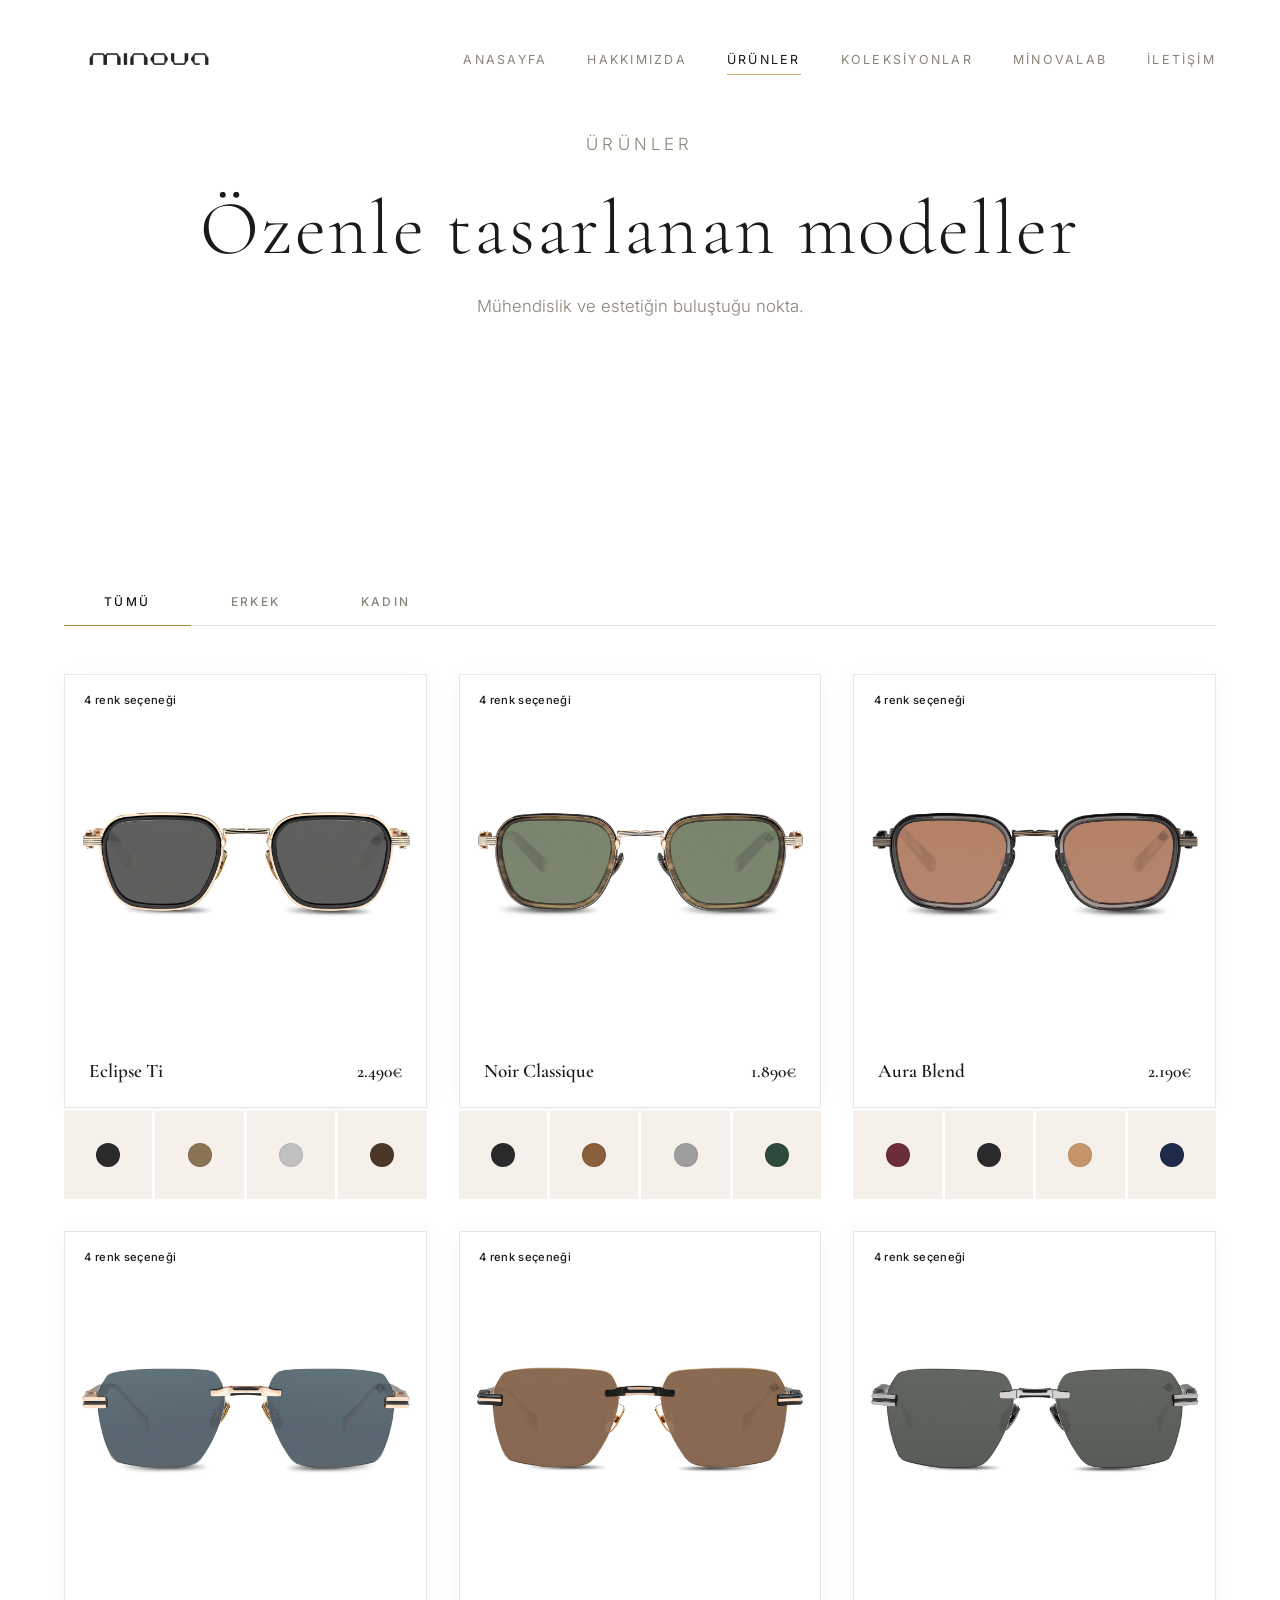
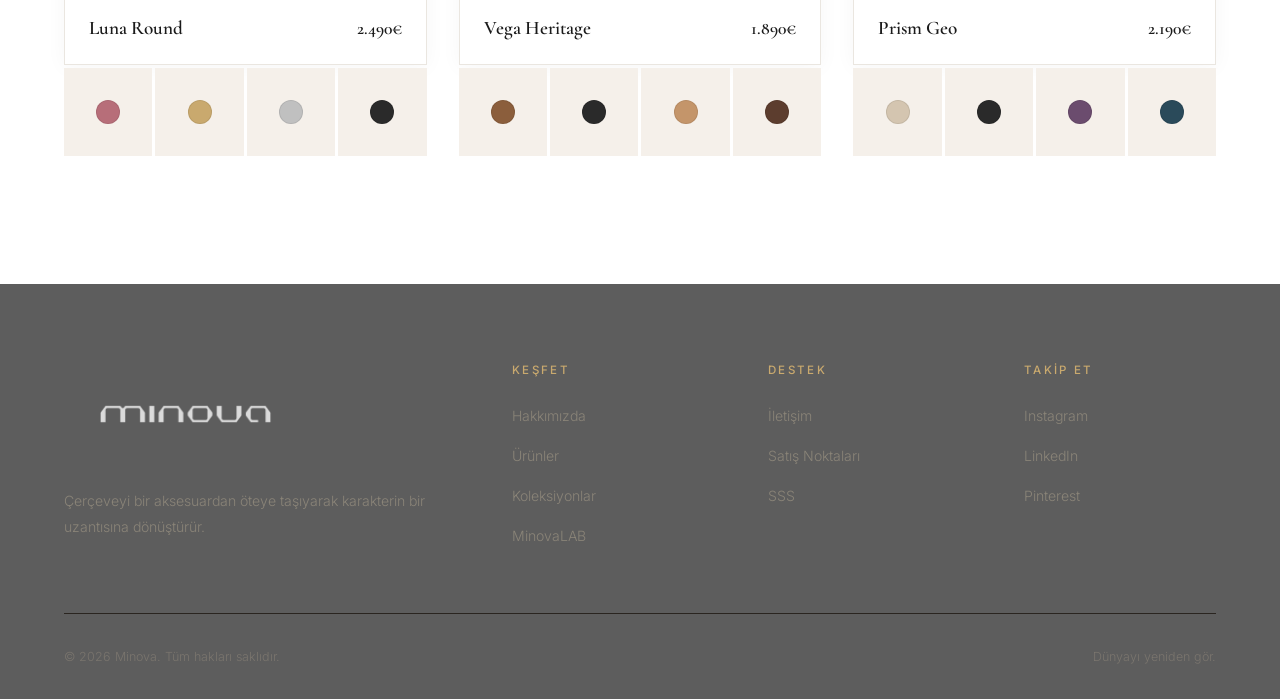
==== pages/urunler.html @ d0dbabe2 "Initial commit: Minova eyewear website" ====
<!DOCTYPE html>
<html lang="tr">
<head>
  <meta charset="UTF-8">
  <meta name="viewport" content="width=device-width, initial-scale=1.0">
  <title>Ürünler – MINOVA</title>
  <link rel="stylesheet" href="../css/style.css">
</head>
<body class="theme-light">

  <!-- Navigation -->
  <nav class="navbar">
    <a href="../index.html" class="navbar-brand"><img src="../assets/logo-white.png" alt="Minova" class="logo-light"><img src="../assets/logo.png" alt="Minova" class="logo-dark"></a>
    <ul class="nav-links">
      <li><a href="../index.html">Anasayfa</a></li>
      <li><a href="hakkimizda.html">Hakkımızda</a></li>
      <li><a href="urunler.html" class="active">Ürünler</a></li>
      <li><a href="koleksiyonlar.html">Koleksiyonlar</a></li>
      <li><a href="minovalab.html">MinovaLAB</a></li>
      <li><a href="iletisim.html">İletişim</a></li>
    </ul>
    <div class="menu-toggle">
      <span></span><span></span><span></span>
    </div>
  </nav>

  <!-- Page Header -->
  <section class="page-header">
    <div class="page-header-content">
      <p class="subtitle">Ürünler</p>
      <h1>Özenle tasarlanan modeller</h1>
      <p>Mühendislik ve estetiğin buluştuğu nokta.</p>
    </div>
  </section>

  <!-- Product Tabs -->
  <section class="section">
    <div class="container">
      <div class="tab-nav reveal">
        <button class="tab-btn active" data-tab="all">Tümü</button>
        <button class="tab-btn" data-tab="erkek">Erkek</button>
        <button class="tab-btn" data-tab="kadin">Kadın</button>
      </div>

      <!-- All Products -->
      <div class="tab-content active" id="all">
        <div class="grid-3">
          <a href="urun-eclipse-ti.html" class="product-card-link reveal reveal-delay-1">
            <div class="product-card">
              <div class="product-image">
                <span class="color-count">4 renk seçeneği</span>
                <img src="../assets/products/eclipse-ti.jpg" alt="Eclipse Ti">
              </div>
              <div class="product-info-row">
                <span class="product-name">Eclipse Ti</span>
                <span class="product-price-tag">2.490&euro;</span>
              </div>
            </div>
            <div class="product-color-variants">
              <div class="variant-thumb"><div class="variant-color" style="background:#2a2a2a"></div></div>
              <div class="variant-thumb"><div class="variant-color" style="background:#8B7355"></div></div>
              <div class="variant-thumb"><div class="variant-color" style="background:#C0C0C0"></div></div>
              <div class="variant-thumb"><div class="variant-color" style="background:#4a3728"></div></div>
            </div>
          </a>
          <a href="urun-noir-classique.html" class="product-card-link reveal reveal-delay-2">
            <div class="product-card">
              <div class="product-image">
                <span class="color-count">4 renk seçeneği</span>
                <img src="../assets/products/noir-classique.jpg" alt="Noir Classique">
              </div>
              <div class="product-info-row">
                <span class="product-name">Noir Classique</span>
                <span class="product-price-tag">1.890&euro;</span>
              </div>
            </div>
            <div class="product-color-variants">
              <div class="variant-thumb"><div class="variant-color" style="background:#2a2a2a"></div></div>
              <div class="variant-thumb"><div class="variant-color" style="background:#8B5E3C"></div></div>
              <div class="variant-thumb"><div class="variant-color" style="background:#9E9E9E"></div></div>
              <div class="variant-thumb"><div class="variant-color" style="background:#2E4A3A"></div></div>
            </div>
          </a>
          <a href="urun-aura-blend.html" class="product-card-link reveal reveal-delay-3">
            <div class="product-card">
              <div class="product-image">
                <span class="color-count">4 renk seçeneği</span>
                <img src="../assets/products/aura-blend.jpg" alt="Aura Blend">
              </div>
              <div class="product-info-row">
                <span class="product-name">Aura Blend</span>
                <span class="product-price-tag">2.190&euro;</span>
              </div>
            </div>
            <div class="product-color-variants">
              <div class="variant-thumb"><div class="variant-color" style="background:#6B2D3A"></div></div>
              <div class="variant-thumb"><div class="variant-color" style="background:#2a2a2a"></div></div>
              <div class="variant-thumb"><div class="variant-color" style="background:#C4956A"></div></div>
              <div class="variant-thumb"><div class="variant-color" style="background:#1E2A4A"></div></div>
            </div>
          </a>
          <a href="urun-luna-round.html" class="product-card-link reveal reveal-delay-1">
            <div class="product-card">
              <div class="product-image">
                <span class="color-count">4 renk seçeneği</span>
                <img src="../assets/products/luna-round.jpg" alt="Luna Round">
              </div>
              <div class="product-info-row">
                <span class="product-name">Luna Round</span>
                <span class="product-price-tag">2.490&euro;</span>
              </div>
            </div>
            <div class="product-color-variants">
              <div class="variant-thumb"><div class="variant-color" style="background:#B76E79"></div></div>
              <div class="variant-thumb"><div class="variant-color" style="background:#C9A96E"></div></div>
              <div class="variant-thumb"><div class="variant-color" style="background:#C0C0C0"></div></div>
              <div class="variant-thumb"><div class="variant-color" style="background:#2a2a2a"></div></div>
            </div>
          </a>
          <a href="urun-vega-heritage.html" class="product-card-link reveal reveal-delay-2">
            <div class="product-card">
              <div class="product-image">
                <span class="color-count">4 renk seçeneği</span>
                <img src="../assets/products/vega-heritage.jpg" alt="Vega Heritage">
              </div>
              <div class="product-info-row">
                <span class="product-name">Vega Heritage</span>
                <span class="product-price-tag">1.890&euro;</span>
              </div>
            </div>
            <div class="product-color-variants">
              <div class="variant-thumb"><div class="variant-color" style="background:#8B5E3C"></div></div>
              <div class="variant-thumb"><div class="variant-color" style="background:#2a2a2a"></div></div>
              <div class="variant-thumb"><div class="variant-color" style="background:#C4956A"></div></div>
              <div class="variant-thumb"><div class="variant-color" style="background:#5C3D2E"></div></div>
            </div>
          </a>
          <a href="urun-prism-geo.html" class="product-card-link reveal reveal-delay-3">
            <div class="product-card">
              <div class="product-image">
                <span class="color-count">4 renk seçeneği</span>
                <img src="../assets/products/prism-geo.jpg" alt="Prism Geo">
              </div>
              <div class="product-info-row">
                <span class="product-name">Prism Geo</span>
                <span class="product-price-tag">2.190&euro;</span>
              </div>
            </div>
            <div class="product-color-variants">
              <div class="variant-thumb"><div class="variant-color" style="background:#D4C5B0"></div></div>
              <div class="variant-thumb"><div class="variant-color" style="background:#2a2a2a"></div></div>
              <div class="variant-thumb"><div class="variant-color" style="background:#6B4C6E"></div></div>
              <div class="variant-thumb"><div class="variant-color" style="background:#2A4A5A"></div></div>
            </div>
          </a>
        </div>
      </div>

      <!-- Erkek Products -->
      <div class="tab-content" id="erkek">
        <div class="grid-3">
          <a href="urun-eclipse-ti.html" class="product-card-link">
            <div class="product-card">
              <div class="product-image">
                <span class="color-count">4 renk seçeneği</span>
                <img src="../assets/products/eclipse-ti.jpg" alt="Eclipse Ti">
              </div>
              <div class="product-info-row">
                <span class="product-name">Eclipse Ti</span>
                <span class="product-price-tag">2.490&euro;</span>
              </div>
            </div>
            <div class="product-color-variants">
              <div class="variant-thumb"><div class="variant-color" style="background:#2a2a2a"></div></div>
              <div class="variant-thumb"><div class="variant-color" style="background:#8B7355"></div></div>
              <div class="variant-thumb"><div class="variant-color" style="background:#C0C0C0"></div></div>
              <div class="variant-thumb"><div class="variant-color" style="background:#4a3728"></div></div>
            </div>
          </a>
          <a href="urun-noir-classique.html" class="product-card-link">
            <div class="product-card">
              <div class="product-image">
                <span class="color-count">4 renk seçeneği</span>
                <img src="../assets/products/noir-classique.jpg" alt="Noir Classique">
              </div>
              <div class="product-info-row">
                <span class="product-name">Noir Classique</span>
                <span class="product-price-tag">1.890&euro;</span>
              </div>
            </div>
            <div class="product-color-variants">
              <div class="variant-thumb"><div class="variant-color" style="background:#2a2a2a"></div></div>
              <div class="variant-thumb"><div class="variant-color" style="background:#8B5E3C"></div></div>
              <div class="variant-thumb"><div class="variant-color" style="background:#9E9E9E"></div></div>
              <div class="variant-thumb"><div class="variant-color" style="background:#2E4A3A"></div></div>
            </div>
          </a>
          <a href="urun-vega-heritage.html" class="product-card-link">
            <div class="product-card">
              <div class="product-image">
                <span class="color-count">4 renk seçeneği</span>
                <img src="../assets/products/vega-heritage.jpg" alt="Vega Heritage">
              </div>
              <div class="product-info-row">
                <span class="product-name">Vega Heritage</span>
                <span class="product-price-tag">1.890&euro;</span>
              </div>
            </div>
            <div class="product-color-variants">
              <div class="variant-thumb"><div class="variant-color" style="background:#8B5E3C"></div></div>
              <div class="variant-thumb"><div class="variant-color" style="background:#2a2a2a"></div></div>
              <div class="variant-thumb"><div class="variant-color" style="background:#C4956A"></div></div>
              <div class="variant-thumb"><div class="variant-color" style="background:#5C3D2E"></div></div>
            </div>
          </a>
        </div>
      </div>

      <!-- Kadın Products -->
      <div class="tab-content" id="kadin">
        <div class="grid-3">
          <a href="urun-aura-blend.html" class="product-card-link">
            <div class="product-card">
              <div class="product-image">
                <span class="color-count">4 renk seçeneği</span>
                <img src="../assets/products/aura-blend.jpg" alt="Aura Blend">
              </div>
              <div class="product-info-row">
                <span class="product-name">Aura Blend</span>
                <span class="product-price-tag">2.190&euro;</span>
              </div>
            </div>
            <div class="product-color-variants">
              <div class="variant-thumb"><div class="variant-color" style="background:#6B2D3A"></div></div>
              <div class="variant-thumb"><div class="variant-color" style="background:#2a2a2a"></div></div>
              <div class="variant-thumb"><div class="variant-color" style="background:#C4956A"></div></div>
              <div class="variant-thumb"><div class="variant-color" style="background:#1E2A4A"></div></div>
            </div>
          </a>
          <a href="urun-luna-round.html" class="product-card-link">
            <div class="product-card">
              <div class="product-image">
                <span class="color-count">4 renk seçeneği</span>
                <img src="../assets/products/luna-round.jpg" alt="Luna Round">
              </div>
              <div class="product-info-row">
                <span class="product-name">Luna Round</span>
                <span class="product-price-tag">2.490&euro;</span>
              </div>
            </div>
            <div class="product-color-variants">
              <div class="variant-thumb"><div class="variant-color" style="background:#B76E79"></div></div>
              <div class="variant-thumb"><div class="variant-color" style="background:#C9A96E"></div></div>
              <div class="variant-thumb"><div class="variant-color" style="background:#C0C0C0"></div></div>
              <div class="variant-thumb"><div class="variant-color" style="background:#2a2a2a"></div></div>
            </div>
          </a>
          <a href="urun-prism-geo.html" class="product-card-link">
            <div class="product-card">
              <div class="product-image">
                <span class="color-count">4 renk seçeneği</span>
                <img src="../assets/products/prism-geo.jpg" alt="Prism Geo">
              </div>
              <div class="product-info-row">
                <span class="product-name">Prism Geo</span>
                <span class="product-price-tag">2.190&euro;</span>
              </div>
            </div>
            <div class="product-color-variants">
              <div class="variant-thumb"><div class="variant-color" style="background:#D4C5B0"></div></div>
              <div class="variant-thumb"><div class="variant-color" style="background:#2a2a2a"></div></div>
              <div class="variant-thumb"><div class="variant-color" style="background:#6B4C6E"></div></div>
              <div class="variant-thumb"><div class="variant-color" style="background:#2A4A5A"></div></div>
            </div>
          </a>
        </div>
      </div>
    </div>
  </section>

  <!-- Footer -->
  <footer class="footer">
    <div class="footer-content">
      <div>
        <div class="footer-brand"><img src="../assets/logo-white.png" alt="Minova"></div>
        <p class="footer-desc">Çerçeveyi bir aksesuardan öteye taşıyarak karakterin bir uzantısına dönüştürür.</p>
      </div>
      <div class="footer-col">
        <h5>Keşfet</h5>
        <ul>
          <li><a href="hakkimizda.html">Hakkımızda</a></li>
          <li><a href="urunler.html">Ürünler</a></li>
          <li><a href="koleksiyonlar.html">Koleksiyonlar</a></li>
          <li><a href="minovalab.html">MinovaLAB</a></li>
        </ul>
      </div>
      <div class="footer-col">
        <h5>Destek</h5>
        <ul>
          <li><a href="iletisim.html">İletişim</a></li>
          <li><a href="#">Satış Noktaları</a></li>
          <li><a href="#">SSS</a></li>
        </ul>
      </div>
      <div class="footer-col">
        <h5>Takip Et</h5>
        <ul>
          <li><a href="#">Instagram</a></li>
          <li><a href="#">LinkedIn</a></li>
          <li><a href="#">Pinterest</a></li>
        </ul>
      </div>
    </div>
    <div class="footer-bottom">
      <span>&copy; 2026 Minova. Tüm hakları saklıdır.</span>
      <span>Dünyayı yeniden gör.</span>
    </div>
  </footer>

  <script src="../js/main.js"></script>
</body>
</html>
---- css/style.css ----
/* ==========================================
   MINOVA – Premium Optical Brand Website
   ========================================== */

@import url('https://fonts.googleapis.com/css2?family=Cormorant+Garamond:ital,wght@0,300;0,400;0,500;0,600;0,700;1,300;1,400&family=Inter:wght@300;400;500;600&display=swap');

/* --- CSS Variables --- */
:root {
  --color-bg: #5d5d5d;
  --color-bg-alt: #525252;
  --color-bg-card: #4a4a4a;
  --color-bg-elevated: #505050;
  --color-gold: #c9a96e;
  --color-gold-light: #e0c98f;
  --color-gold-dark: #a8883f;
  --color-text: #f5f0e8;
  --color-text-muted: #8a8478;
  --color-text-dim: #7a756e;
  --color-border: #2a2520;
  --color-border-light: #3a352f;
  --color-white: #ffffff;
  --color-cream: #f5f0e8;

  --font-display: 'Cormorant Garamond', Georgia, serif;
  --font-body: 'Inter', -apple-system, sans-serif;

  --transition-smooth: cubic-bezier(0.25, 0.1, 0.25, 1);
  --transition-spring: cubic-bezier(0.34, 1.56, 0.64, 1);
}

/* --- Reset & Base --- */
*, *::before, *::after {
  margin: 0;
  padding: 0;
  box-sizing: border-box;
}

html {
  scroll-behavior: smooth;
  font-size: 16px;
}

body {
  font-family: var(--font-body);
  background-color: var(--color-bg);
  color: var(--color-text);
  line-height: 1.7;
  font-weight: 300;
  overflow-x: hidden;
  -webkit-font-smoothing: antialiased;
  -moz-osx-font-smoothing: grayscale;
}

a {
  text-decoration: none;
  color: inherit;
  transition: color 0.3s var(--transition-smooth);
}

img {
  max-width: 100%;
  display: block;
}

/* --- Typography --- */
h1, h2, h3, h4, h5 {
  font-family: var(--font-display);
  font-weight: 300;
  line-height: 1.2;
  letter-spacing: 0.03em;
}

h1 { font-size: clamp(2.5rem, 6vw, 5rem); }
h2 { font-size: clamp(2rem, 4vw, 3.5rem); }
h3 { font-size: clamp(1.5rem, 3vw, 2rem); }
h4 { font-size: clamp(1.2rem, 2vw, 1.5rem); }

.text-gold { color: var(--color-gold); }
.text-muted { color: var(--color-text-muted); }

.subtitle {
  font-family: var(--font-body);
  font-size: 0.85rem;
  font-weight: 300;
  letter-spacing: 0.25em;
  text-transform: uppercase;
  color: var(--color-gold);
}

/* --- Navigation --- */
.navbar {
  position: fixed;
  top: 0;
  left: 0;
  right: 0;
  z-index: 1000;
  padding: 1.5rem 4rem;
  display: flex;
  align-items: center;
  justify-content: space-between;
  transition: all 0.5s var(--transition-smooth);
  background: transparent;
}

.navbar.scrolled {
  background: rgba(93, 93, 93, 0.95);
  backdrop-filter: blur(20px);
  -webkit-backdrop-filter: blur(20px);
  padding: 1rem 4rem;
  border-bottom: 1px solid var(--color-border);
}

.navbar-brand {
  display: flex;
  align-items: center;
}

.navbar-brand img {
  height: 70px;
  width: auto;
}

/* Dark pages: white logo */
.navbar-brand .logo-dark { display: none; }
.navbar-brand .logo-light { display: block; }

/* Footer logo */
.footer-brand img {
  height: 100px;
  width: auto;
  margin-bottom: 1.5rem;
}

.nav-links {
  display: flex;
  gap: 2.5rem;
  list-style: none;
  align-items: center;
}

.nav-links a {
  font-size: 0.78rem;
  font-weight: 400;
  letter-spacing: 0.18em;
  text-transform: uppercase;
  color: var(--color-text-muted);
  position: relative;
  padding: 0.5rem 0;
}

.nav-links a::after {
  content: '';
  position: absolute;
  bottom: 0;
  left: 0;
  width: 0;
  height: 1px;
  background: var(--color-gold);
  transition: width 0.4s var(--transition-smooth);
}

.nav-links a:hover,
.nav-links a.active {
  color: var(--color-cream);
}

.nav-links a:hover::after,
.nav-links a.active::after {
  width: 100%;
}

/* Mobile menu toggle */
.menu-toggle {
  display: none;
  flex-direction: column;
  gap: 6px;
  cursor: pointer;
  padding: 5px;
  z-index: 1001;
}

.menu-toggle span {
  display: block;
  width: 28px;
  height: 1.5px;
  background: var(--color-cream);
  transition: all 0.3s var(--transition-smooth);
}

.menu-toggle.active span:nth-child(1) {
  transform: rotate(45deg) translate(5px, 5px);
}
.menu-toggle.active span:nth-child(2) {
  opacity: 0;
}
.menu-toggle.active span:nth-child(3) {
  transform: rotate(-45deg) translate(5px, -5px);
}

/* --- Hero Video --- */
.hero-video .hero-video-bg {
  position: absolute;
  inset: 0;
  z-index: 0;
}

.hero-video .hero-video-bg video {
  width: 100%;
  height: 100%;
  object-fit: cover;
}

.hero-video .hero-video-overlay {
  position: absolute;
  inset: 0;
  background: rgba(0, 0, 0, 0.55);
  z-index: 1;
}

/* --- Hero Section --- */
.hero {
  height: 100vh;
  display: flex;
  align-items: center;
  justify-content: center;
  text-align: center;
  position: relative;
  overflow: hidden;
}

.hero::before {
  content: '';
  position: absolute;
  inset: 0;
  background: radial-gradient(ellipse at center, rgba(201, 169, 110, 0.06) 0%, transparent 70%);
  pointer-events: none;
}

.hero::after {
  content: '';
  position: absolute;
  bottom: 0;
  left: 0;
  right: 0;
  height: 200px;
  background: linear-gradient(to top, var(--color-bg), transparent);
  pointer-events: none;
}

.hero-content {
  max-width: 900px;
  padding: 0 2rem;
  position: relative;
  z-index: 1;
}

.hero-content .subtitle {
  margin-bottom: 2rem;
  opacity: 0;
  transform: translateY(20px);
  animation: fadeUp 1s 0.3s var(--transition-smooth) forwards;
}

.hero-content h1 {
  margin-bottom: 1.5rem;
  opacity: 0;
  transform: translateY(30px);
  animation: fadeUp 1s 0.5s var(--transition-smooth) forwards;
}

.hero-content h1 em {
  font-style: italic;
  color: var(--color-gold);
}

.hero-description {
  font-size: 1.05rem;
  font-weight: 300;
  color: var(--color-text-muted);
  max-width: 650px;
  margin: 0 auto;
  line-height: 1.9;
  opacity: 0;
  transform: translateY(30px);
  animation: fadeUp 1s 0.7s var(--transition-smooth) forwards;
}

/* Decorative line */
.hero-line {
  width: 60px;
  height: 1px;
  background: var(--color-gold);
  margin: 2rem auto;
  opacity: 0;
  animation: fadeUp 1s 0.9s var(--transition-smooth) forwards;
}

/* Scroll indicator */
.scroll-indicator {
  position: absolute;
  bottom: 3rem;
  left: 50%;
  transform: translateX(-50%);
  display: flex;
  flex-direction: column;
  align-items: center;
  gap: 0.8rem;
  opacity: 0;
  animation: fadeUp 1s 1.2s var(--transition-smooth) forwards;
}

.scroll-indicator span {
  font-size: 0.65rem;
  letter-spacing: 0.3em;
  text-transform: uppercase;
  color: var(--color-text-dim);
}

.scroll-indicator .line {
  width: 1px;
  height: 40px;
  background: linear-gradient(to bottom, var(--color-gold), transparent);
  animation: scrollLine 2s infinite;
}

/* --- Sections --- */
.section {
  padding: 8rem 4rem;
  position: relative;
}

.section-sm {
  padding: 5rem 4rem;
}

.container {
  max-width: 1200px;
  margin: 0 auto;
}

.container-narrow {
  max-width: 800px;
  margin: 0 auto;
}

/* Section header */
.section-header {
  text-align: center;
  margin-bottom: 5rem;
}

.section-header .subtitle {
  margin-bottom: 1.5rem;
}

.section-header h2 {
  margin-bottom: 1.5rem;
}

.section-header p {
  color: var(--color-text-muted);
  max-width: 600px;
  margin: 0 auto;
  font-size: 1rem;
  line-height: 1.8;
}

.divider {
  width: 50px;
  height: 1px;
  background: var(--color-gold);
  margin: 2rem auto;
}

/* --- Buttons --- */
.btn {
  display: inline-block;
  padding: 1rem 2.8rem;
  font-family: var(--font-body);
  font-size: 0.75rem;
  font-weight: 500;
  letter-spacing: 0.2em;
  text-transform: uppercase;
  border: 1px solid var(--color-gold);
  color: var(--color-gold);
  background: transparent;
  cursor: pointer;
  transition: all 0.4s var(--transition-smooth);
  position: relative;
  overflow: hidden;
}

.btn::before {
  content: '';
  position: absolute;
  top: 0;
  left: -100%;
  width: 100%;
  height: 100%;
  background: var(--color-gold);
  transition: left 0.4s var(--transition-smooth);
  z-index: -1;
}

.btn:hover {
  color: var(--color-bg);
}

.btn:hover::before {
  left: 0;
}

.btn-filled {
  background: var(--color-gold);
  color: var(--color-bg);
}

.btn-filled::before {
  background: var(--color-gold-light);
}

/* --- Cards --- */
.card {
  background: var(--color-bg-card);
  border: 1px solid var(--color-border);
  padding: 3rem;
  transition: all 0.5s var(--transition-smooth);
}

.card:hover {
  border-color: var(--color-gold-dark);
  transform: translateY(-4px);
}

.card-icon {
  width: 50px;
  height: 50px;
  display: flex;
  align-items: center;
  justify-content: center;
  margin-bottom: 1.5rem;
  color: var(--color-gold);
  font-size: 1.5rem;
}

.card h4 {
  margin-bottom: 1rem;
  font-weight: 400;
}

.card p {
  color: var(--color-text-muted);
  font-size: 0.9rem;
  line-height: 1.8;
}

/* --- Grid Layouts --- */
.grid-2 {
  display: grid;
  grid-template-columns: repeat(2, 1fr);
  gap: 2rem;
}

.grid-3 {
  display: grid;
  grid-template-columns: repeat(3, 1fr);
  gap: 2rem;
}

.grid-4 {
  display: grid;
  grid-template-columns: repeat(4, 1fr);
  gap: 2rem;
}

/* --- Feature List --- */
.feature-list {
  display: flex;
  flex-direction: column;
  gap: 3rem;
}

.feature-item {
  display: flex;
  gap: 2rem;
  align-items: flex-start;
  padding: 2.5rem;
  background: var(--color-bg-card);
  border: 1px solid var(--color-border);
  transition: all 0.4s var(--transition-smooth);
}

.feature-item:hover {
  border-color: var(--color-gold-dark);
}

.feature-number {
  font-family: var(--font-display);
  font-size: 3rem;
  font-weight: 300;
  color: var(--color-gold);
  line-height: 1;
  min-width: 60px;
}

.feature-item h4 {
  margin-bottom: 0.8rem;
  font-weight: 400;
}

.feature-item p {
  color: var(--color-text-muted);
  font-size: 0.9rem;
  line-height: 1.8;
}

/* --- Product Cards --- */
.product-card {
  background: var(--color-bg-card);
  border: 1px solid var(--color-border);
  overflow: hidden;
  transition: all 0.5s var(--transition-smooth);
  cursor: pointer;
}

.product-card:hover {
  border-color: var(--color-gold-dark);
  transform: translateY(-6px);
}

.product-image {
  width: 100%;
  aspect-ratio: 1 / 1;
  background: var(--color-bg-elevated);
  display: flex;
  align-items: center;
  justify-content: center;
  overflow: hidden;
  position: relative;
}

.product-image::after {
  content: '';
  position: absolute;
  inset: 0;
  background: linear-gradient(to top, var(--color-bg-card) 0%, rgba(22, 22, 22, 0.3) 40%, rgba(22, 22, 22, 0.15) 100%);
  z-index: 2;
  pointer-events: none;
}

.product-image img {
  width: 100%;
  height: 100%;
  object-fit: cover;
  position: relative;
  z-index: 1;
}

.product-image svg {
  width: 120px;
  height: 60px;
  opacity: 0.2;
}

.product-info {
  padding: 1.5rem 2rem 2rem;
}

.product-info .product-name {
  font-family: var(--font-display);
  font-size: 1.3rem;
  font-weight: 400;
  margin-bottom: 0.3rem;
}

.product-info .product-category {
  font-size: 0.72rem;
  letter-spacing: 0.2em;
  text-transform: uppercase;
  color: var(--color-gold);
}

.product-info .product-price {
  font-size: 0.9rem;
  color: var(--color-text-muted);
  margin-top: 0.8rem;
}

/* Product card color variants row */
.product-color-variants {
  display: grid;
  grid-template-columns: repeat(4, 1fr);
  gap: 3px;
  margin-top: 3px;
}

.product-color-variants .variant-thumb {
  aspect-ratio: 1 / 1;
  background: var(--color-bg-elevated);
  display: flex;
  align-items: center;
  justify-content: center;
  position: relative;
  overflow: hidden;
  cursor: pointer;
  transition: opacity 0.3s ease;
}

.product-color-variants .variant-thumb:hover {
  opacity: 0.85;
}

.product-color-variants .variant-thumb .variant-color {
  width: 24px;
  height: 24px;
  border-radius: 50%;
  border: 1.5px solid rgba(255,255,255,0.2);
  flex-shrink: 0;
}

body.theme-light .product-color-variants .variant-thumb {
  background: #f5f0ea;
}

body.theme-light .product-color-variants .variant-thumb .variant-color {
  border-color: rgba(0,0,0,0.08);
}

/* Available in X colors label */
.product-image .color-count {
  position: absolute;
  top: 1rem;
  left: 1.2rem;
  font-size: 0.7rem;
  font-weight: 500;
  letter-spacing: 0.03em;
  color: #1a1a1a;
  z-index: 3;
}

/* Product info layout - name and price side by side */
.product-info-row {
  display: flex;
  justify-content: space-between;
  align-items: baseline;
  padding: 1.2rem 1.5rem;
}

.product-info-row .product-name {
  font-family: var(--font-display);
  font-size: 1.2rem;
  font-weight: 600;
  color: #1a1a1a;
}

.product-info-row .product-price-tag {
  font-family: var(--font-display);
  font-size: 1.1rem;
  font-weight: 600;
  color: #1a1a1a;
}

/* --- Manifesto / Text Blocks --- */
.manifesto {
  display: grid;
  grid-template-columns: 1fr 1fr;
  gap: 6rem;
  align-items: center;
}

.manifesto-text h2 {
  margin-bottom: 2rem;
}

.manifesto-text p {
  color: var(--color-text-muted);
  font-size: 1rem;
  line-height: 2;
  margin-bottom: 1.5rem;
}

.manifesto-visual {
  height: 500px;
  background: var(--color-bg-elevated);
  border: 1px solid var(--color-border);
  display: flex;
  align-items: center;
  justify-content: center;
  position: relative;
  overflow: hidden;
}

.manifesto-visual img {
  width: 100%;
  height: 100%;
  object-fit: cover;
  position: relative;
  z-index: 1;
}

.manifesto-visual::before {
  content: '';
  position: absolute;
  inset: 20px;
  border: 1px solid var(--color-border);
  z-index: 2;
  pointer-events: none;
}

/* --- Stats --- */
.stats {
  display: grid;
  grid-template-columns: repeat(4, 1fr);
  gap: 2rem;
  padding: 4rem 0;
  border-top: 1px solid var(--color-border);
  border-bottom: 1px solid var(--color-border);
}

.stat-item {
  text-align: center;
}

.stat-number {
  font-family: var(--font-display);
  font-size: 3rem;
  font-weight: 300;
  color: var(--color-gold);
  line-height: 1;
  margin-bottom: 0.5rem;
}

.stat-label {
  font-size: 0.75rem;
  letter-spacing: 0.15em;
  text-transform: uppercase;
  color: var(--color-text-muted);
}

/* --- Specs Table --- */
.specs-table {
  width: 100%;
  border-collapse: collapse;
}

.specs-table tr {
  border-bottom: 1px solid var(--color-border);
}

.specs-table td {
  padding: 1.2rem 0;
  font-size: 0.9rem;
}

.specs-table td:first-child {
  color: var(--color-gold);
  font-weight: 500;
  width: 200px;
  letter-spacing: 0.05em;
}

.specs-table td:last-child {
  color: var(--color-text-muted);
}

/* --- Contact Form --- */
.form-group {
  margin-bottom: 2rem;
}

.form-group label {
  display: block;
  font-size: 0.75rem;
  letter-spacing: 0.15em;
  text-transform: uppercase;
  color: var(--color-text-muted);
  margin-bottom: 0.8rem;
}

.form-group input,
.form-group textarea,
.form-group select {
  width: 100%;
  padding: 1rem 0;
  font-family: var(--font-body);
  font-size: 0.95rem;
  font-weight: 300;
  color: var(--color-text);
  background: transparent;
  border: none;
  border-bottom: 1px solid var(--color-border);
  outline: none;
  transition: border-color 0.3s var(--transition-smooth);
}

.form-group input:focus,
.form-group textarea:focus,
.form-group select:focus {
  border-color: var(--color-gold);
}

.form-group textarea {
  resize: vertical;
  min-height: 120px;
}

.form-group select option {
  background: var(--color-bg);
}

/* --- Footer --- */
.footer {
  padding: 5rem 4rem 2rem;
  border-top: 1px solid var(--color-border);
}

.footer-content {
  max-width: 1200px;
  margin: 0 auto;
  display: grid;
  grid-template-columns: 2fr 1fr 1fr 1fr;
  gap: 4rem;
  margin-bottom: 4rem;
}

.footer-brand {
  font-family: var(--font-display);
  font-size: 1.5rem;
  letter-spacing: 0.1em;
  margin-bottom: 1.5rem;
}

.footer-desc {
  color: var(--color-text-muted);
  font-size: 0.88rem;
  line-height: 1.8;
}

.footer-col h5 {
  font-family: var(--font-body);
  font-size: 0.72rem;
  font-weight: 500;
  letter-spacing: 0.2em;
  text-transform: uppercase;
  color: var(--color-gold);
  margin-bottom: 1.5rem;
}

.footer-col ul {
  list-style: none;
  display: flex;
  flex-direction: column;
  gap: 0.8rem;
}

.footer-col a {
  font-size: 0.88rem;
  color: var(--color-text-muted);
}

.footer-col a:hover {
  color: var(--color-cream);
}

.footer-bottom {
  max-width: 1200px;
  margin: 0 auto;
  padding-top: 2rem;
  border-top: 1px solid var(--color-border);
  display: flex;
  justify-content: space-between;
  align-items: center;
  font-size: 0.78rem;
  color: var(--color-text-dim);
}

/* --- Page Header (inner pages) --- */
.page-header {
  height: 50vh;
  min-height: 400px;
  display: flex;
  align-items: center;
  justify-content: center;
  text-align: center;
  position: relative;
  background: var(--color-bg);
}

.page-header::before {
  content: '';
  position: absolute;
  inset: 0;
  background: radial-gradient(ellipse at center top, rgba(201, 169, 110, 0.05) 0%, transparent 60%);
}

.page-header::after {
  content: '';
  position: absolute;
  bottom: 0;
  left: 0;
  right: 0;
  height: 120px;
  background: linear-gradient(to top, var(--color-bg), transparent);
}

.page-header-content {
  position: relative;
  z-index: 1;
}

.page-header .subtitle {
  margin-bottom: 1.5rem;
}

.page-header h1 {
  margin-bottom: 1rem;
}

.page-header p {
  color: var(--color-text-muted);
  font-size: 1.05rem;
  max-width: 550px;
  margin: 0 auto;
  line-height: 1.8;
}

/* --- Alternating Sections --- */
.bg-alt {
  background: var(--color-bg-alt);
}

/* --- Quote Block --- */
.quote-block {
  text-align: center;
  padding: 6rem 4rem;
  position: relative;
}

.quote-block::before {
  content: '\201C';
  font-family: var(--font-display);
  font-size: 8rem;
  color: var(--color-gold);
  opacity: 0.2;
  position: absolute;
  top: 2rem;
  left: 50%;
  transform: translateX(-50%);
  line-height: 1;
}

.quote-block blockquote {
  font-family: var(--font-display);
  font-size: clamp(1.5rem, 3vw, 2.2rem);
  font-style: italic;
  font-weight: 300;
  line-height: 1.6;
  max-width: 700px;
  margin: 0 auto;
  color: var(--color-cream);
}

/* --- Image placeholder --- */
.image-placeholder {
  background: var(--color-bg-elevated);
  border: 1px solid var(--color-border);
  display: flex;
  align-items: center;
  justify-content: center;
  color: var(--color-text-dim);
  font-size: 0.8rem;
  letter-spacing: 0.1em;
  text-transform: uppercase;
  min-height: 300px;
}

/* --- Animations --- */
@keyframes fadeUp {
  from {
    opacity: 0;
    transform: translateY(30px);
  }
  to {
    opacity: 1;
    transform: translateY(0);
  }
}

@keyframes scrollLine {
  0% { opacity: 1; transform: scaleY(1); transform-origin: top; }
  50% { opacity: 0.5; transform: scaleY(0.3); transform-origin: top; }
  100% { opacity: 1; transform: scaleY(1); transform-origin: top; }
}

/* Scroll reveal */
.reveal {
  opacity: 0;
  transform: translateY(40px);
  transition: all 0.8s var(--transition-smooth);
}

.reveal.visible {
  opacity: 1;
  transform: translateY(0);
}

.reveal-delay-1 { transition-delay: 0.1s; }
.reveal-delay-2 { transition-delay: 0.2s; }
.reveal-delay-3 { transition-delay: 0.3s; }
.reveal-delay-4 { transition-delay: 0.4s; }

/* --- Marquee / Ticker --- */
.marquee-section {
  overflow: hidden;
  padding: 2rem 0;
  border-top: 1px solid var(--color-border);
  border-bottom: 1px solid var(--color-border);
}

.marquee-track {
  display: flex;
  gap: 4rem;
  animation: marquee 30s linear infinite;
  white-space: nowrap;
}

.marquee-item {
  font-family: var(--font-display);
  font-size: 1.5rem;
  font-weight: 300;
  color: var(--color-text-dim);
  letter-spacing: 0.1em;
  flex-shrink: 0;
}

.marquee-item .dot {
  color: var(--color-gold);
  margin: 0 1rem;
}

@keyframes marquee {
  0% { transform: translateX(0); }
  100% { transform: translateX(-50%); }
}

/* --- Lookbook Grid --- */
.lookbook-grid {
  display: grid;
  grid-template-columns: repeat(3, 1fr);
  grid-template-rows: repeat(2, 280px);
  gap: 1rem;
}

.lookbook-grid .lookbook-item:first-child {
  grid-row: span 2;
}

.lookbook-item {
  background: var(--color-bg-elevated);
  border: 1px solid var(--color-border);
  overflow: hidden;
  position: relative;
  display: flex;
  align-items: center;
  justify-content: center;
  color: var(--color-text-dim);
  font-size: 0.75rem;
  letter-spacing: 0.1em;
}

.lookbook-item img {
  width: 100%;
  height: 100%;
  object-fit: cover;
  transition: transform 0.6s var(--transition-smooth);
}

.lookbook-item:hover img {
  transform: scale(1.05);
  text-transform: uppercase;
  transition: border-color 0.4s var(--transition-smooth);
}

.lookbook-item:hover {
  border-color: var(--color-gold-dark);
}

/* --- Timeline --- */
.timeline {
  position: relative;
  padding-left: 3rem;
}

.timeline::before {
  content: '';
  position: absolute;
  left: 0;
  top: 0;
  bottom: 0;
  width: 1px;
  background: var(--color-border);
}

.timeline-item {
  position: relative;
  padding-bottom: 3rem;
}

.timeline-item::before {
  content: '';
  position: absolute;
  left: -3rem;
  top: 0.5rem;
  width: 8px;
  height: 8px;
  border-radius: 50%;
  background: var(--color-gold);
  transform: translateX(-50%);
}

.timeline-item h4 {
  margin-bottom: 0.8rem;
}

.timeline-item p {
  color: var(--color-text-muted);
  font-size: 0.9rem;
  line-height: 1.8;
}

/* --- Tab Navigation (Products) --- */
.tab-nav {
  display: flex;
  gap: 0;
  margin-bottom: 3rem;
  border-bottom: 1px solid var(--color-border);
}

.tab-btn {
  padding: 1rem 2.5rem;
  font-family: var(--font-body);
  font-size: 0.75rem;
  font-weight: 500;
  letter-spacing: 0.2em;
  text-transform: uppercase;
  color: var(--color-text-muted);
  background: transparent;
  border: none;
  cursor: pointer;
  position: relative;
  transition: color 0.3s var(--transition-smooth);
}

.tab-btn::after {
  content: '';
  position: absolute;
  bottom: -1px;
  left: 0;
  width: 100%;
  height: 1px;
  background: var(--color-gold);
  transform: scaleX(0);
  transition: transform 0.3s var(--transition-smooth);
}

.tab-btn.active,
.tab-btn:hover {
  color: var(--color-cream);
}

.tab-btn.active::after {
  transform: scaleX(1);
}

.tab-content {
  display: none;
}

.tab-content.active {
  display: block;
}

/* --- Contact Info --- */
.contact-grid {
  display: grid;
  grid-template-columns: 1fr 1fr;
  gap: 6rem;
}

.contact-info-item {
  margin-bottom: 2.5rem;
}

.contact-info-item h5 {
  font-family: var(--font-body);
  font-size: 0.72rem;
  font-weight: 500;
  letter-spacing: 0.2em;
  text-transform: uppercase;
  color: var(--color-gold);
  margin-bottom: 0.8rem;
}

.contact-info-item p,
.contact-info-item a {
  color: var(--color-text-muted);
  font-size: 0.95rem;
  line-height: 1.8;
}

.contact-info-item a:hover {
  color: var(--color-gold);
}

/* ===========================================
   LIGHT THEME – Product Pages
   =========================================== */
body.theme-light {
  background-color: #ffffff;
  color: #1a1a1a;
}

/* Navbar on light pages */
body.theme-light .navbar.scrolled {
  background: rgba(255, 255, 255, 0.98);
  backdrop-filter: blur(20px);
  -webkit-backdrop-filter: blur(20px);
  border-bottom: none;
}

body.theme-light .navbar.scrolled .navbar-brand {
  color: #1a1a1a;
}

body.theme-light .navbar.scrolled .nav-links a {
  color: #8a8478;
}

body.theme-light .navbar.scrolled .nav-links a:hover,
body.theme-light .navbar.scrolled .nav-links a.active {
  color: #1a1a1a;
}

body.theme-light .navbar.scrolled .menu-toggle span {
  background: #1a1a1a;
}

body.theme-light .nav-links {
  background: #ffffff;
}

/* Page header on light theme — same layout as dark, just white bg */
body.theme-light .page-header {
  background: #ffffff;
}

body.theme-light .page-header::before {
  display: none;
}

body.theme-light .page-header::after {
  display: none;
}

body.theme-light .page-header h1 {
  color: #1a1a1a;
}

body.theme-light .page-header .subtitle {
  color: #8a8478;
}

body.theme-light .page-header p {
  color: #8a8478;
}

/* Navbar on light theme */
body.theme-light .navbar {
  background: rgba(255, 255, 255, 0.95);
  backdrop-filter: blur(20px);
  -webkit-backdrop-filter: blur(20px);
  border-bottom: none;
}

body.theme-light .navbar-brand .logo-dark { display: block; }
body.theme-light .navbar-brand .logo-light { display: none; }

body.theme-light .navbar .nav-links a {
  color: #8a8478;
}

body.theme-light .navbar .nav-links a:hover,
body.theme-light .navbar .nav-links a.active {
  color: #1a1a1a;
}

body.theme-light .navbar .menu-toggle span {
  background: #1a1a1a;
}

/* Sections */
body.theme-light .section {
  background: #ffffff;
}

body.theme-light .bg-alt {
  background: #faf9f7;
}

/* Tab nav */
body.theme-light .tab-nav {
  border-bottom: 1px solid #e8e4de;
}

body.theme-light .tab-btn {
  color: #8a8478;
}

body.theme-light .tab-btn.active,
body.theme-light .tab-btn:hover {
  color: #1a1a1a;
}

body.theme-light .tab-btn::after {
  background: var(--color-gold-dark);
}

/* Product cards on white */
body.theme-light .product-card {
  background: #ffffff;
  border: 1px solid #eae6e0;
  box-shadow: 0 2px 20px rgba(0, 0, 0, 0.04);
}

body.theme-light .product-card:hover {
  border-color: var(--color-gold);
  box-shadow: 0 8px 40px rgba(0, 0, 0, 0.08);
  transform: translateY(-6px);
}

body.theme-light .product-image {
  background: #ffffff;
}

body.theme-light .product-image::after {
  background: none;
}

body.theme-light .product-image svg {
  color: #1a1a1a;
}

body.theme-light .product-info .product-name {
  color: #1a1a1a;
}

body.theme-light .product-info .product-category {
  color: var(--color-gold-dark);
}

body.theme-light .product-info .product-price {
  color: #6a6560;
}

body.theme-light a.product-card-link {
  color: inherit;
}

/* Product detail on white */
body.theme-light .product-gallery-main {
  background: #ffffff;
  border: none;
}

body.theme-light .product-gallery-main svg {
  color: #1a1a1a;
  opacity: 0.35;
}

body.theme-light .product-thumb {
  background: #ffffff;
  border: 1px solid #eae6e0;
  color: #8a8478;
}

body.theme-light .product-thumb:hover,
body.theme-light .product-thumb.active {
  border-color: var(--color-gold);
}

body.theme-light .product-detail-info .breadcrumb {
  color: #aaa69e;
}

body.theme-light .product-detail-info .breadcrumb a {
  color: #8a8478;
}

body.theme-light .product-detail-info .breadcrumb a:hover {
  color: var(--color-gold-dark);
}

body.theme-light .product-collection-tag {
  color: var(--color-gold-dark);
  border-color: var(--color-gold);
}

body.theme-light .product-detail-info h1 {
  color: #1a1a1a;
}

body.theme-light .product-detail-info .product-tagline {
  color: #6a6560;
}

body.theme-light .product-detail-info .product-description {
  color: #5a5650;
  border-bottom-color: #eae6e0;
}

body.theme-light .color-options h5,
body.theme-light .product-specs h5 {
  color: #8a8478;
}

body.theme-light .color-swatch:hover,
body.theme-light .color-swatch.active {
  border-color: var(--color-gold-dark);
}

body.theme-light .color-swatch::after {
  color: #8a8478;
}

body.theme-light .spec-item {
  border-bottom-color: #eae6e0;
}

body.theme-light .spec-item:nth-child(odd) {
  border-right-color: #eae6e0;
}

body.theme-light .spec-label {
  color: var(--color-gold-dark);
}

body.theme-light .spec-value {
  color: #3a3530;
}

body.theme-light .tech-badge {
  background: #f5f3f0;
  border: 1px solid #eae6e0;
  color: #3a3530;
}

body.theme-light .tech-badge:hover {
  border-color: var(--color-gold);
}

body.theme-light .tech-badge .tech-icon {
  color: var(--color-gold-dark);
}

/* Buttons on light */
body.theme-light .btn {
  border-color: #1a1a1a;
  color: #1a1a1a;
}

body.theme-light .btn::before {
  background: #1a1a1a;
}

body.theme-light .btn:hover {
  color: #ffffff;
}

body.theme-light .btn-filled {
  background: #1a1a1a;
  color: #ffffff;
  border-color: #1a1a1a;
}

body.theme-light .btn-filled::before {
  background: #333;
}

/* Section headers on light */
body.theme-light .section-header h2 {
  color: #1a1a1a;
}

body.theme-light .section-header .subtitle {
  color: var(--color-gold-dark);
}

body.theme-light .section-header p {
  color: #6a6560;
}

body.theme-light .divider {
  background: var(--color-gold);
}

/* Footer stays dark */
body.theme-light .footer {
  background: var(--color-bg);
  color: var(--color-text);
  border-top: none;
}

body.theme-light .footer-desc {
  color: var(--color-text-muted);
}

body.theme-light .footer-col h5 {
  color: var(--color-gold);
}

body.theme-light .footer-col a {
  color: var(--color-text-muted);
}

body.theme-light .footer-col a:hover {
  color: var(--color-cream);
}

body.theme-light .footer-bottom {
  color: var(--color-text-dim);
  border-top-color: var(--color-border);
}

/* --- Product Detail Page --- */
.product-detail {
  display: grid;
  grid-template-columns: 1fr 1fr;
  gap: 5rem;
  align-items: start;
}

.product-gallery {
  position: sticky;
  top: 120px;
}

.product-gallery-main {
  width: 100%;
  aspect-ratio: 1 / 1;
  background: var(--color-bg-elevated);
  border: 1px solid var(--color-border);
  display: flex;
  align-items: center;
  justify-content: center;
  margin-bottom: 1rem;
  overflow: hidden;
}

.product-gallery-main img {
  width: 100%;
  height: 100%;
  object-fit: cover;
}

.product-gallery-main svg {
  width: 200px;
  height: 100px;
  opacity: 0.25;
  color: var(--color-cream);
}

.product-gallery-thumbs {
  display: grid;
  grid-template-columns: repeat(4, 1fr);
  gap: 0.8rem;
}

.product-thumb {
  aspect-ratio: 1 / 1;
  background: var(--color-bg-elevated);
  border: 1px solid var(--color-border);
  display: flex;
  align-items: center;
  justify-content: center;
  cursor: pointer;
  transition: border-color 0.3s var(--transition-smooth);
  color: var(--color-text-dim);
  font-size: 0.6rem;
  letter-spacing: 0.1em;
  text-transform: uppercase;
  overflow: hidden;
}

.product-thumb img {
  width: 100%;
  height: 100%;
  object-fit: cover;
}

.product-thumb:hover,
.product-thumb.active {
  border-color: var(--color-gold);
}

.product-detail-info {
  padding-top: 1rem;
}

.product-detail-info .breadcrumb {
  font-size: 0.75rem;
  color: var(--color-text-dim);
  margin-bottom: 2rem;
  letter-spacing: 0.05em;
}

.product-detail-info .breadcrumb a {
  color: var(--color-text-muted);
  transition: color 0.3s;
}

.product-detail-info .breadcrumb a:hover {
  color: var(--color-gold);
}

.product-detail-info .breadcrumb span {
  margin: 0 0.5rem;
}

.product-detail-info .product-collection-tag {
  display: inline-block;
  font-size: 0.7rem;
  letter-spacing: 0.2em;
  text-transform: uppercase;
  color: var(--color-gold);
  border: 1px solid var(--color-gold-dark);
  padding: 0.4rem 1rem;
  margin-bottom: 1.5rem;
}

.product-detail-info h1 {
  font-size: clamp(2.5rem, 5vw, 3.5rem);
  margin-bottom: 0.5rem;
}

.product-detail-info .product-tagline {
  font-family: var(--font-display);
  font-size: 1.2rem;
  font-style: italic;
  color: var(--color-text-muted);
  margin-bottom: 2rem;
}

.product-detail-info .product-description {
  color: var(--color-text-muted);
  font-size: 0.95rem;
  line-height: 2;
  margin-bottom: 2.5rem;
  padding-bottom: 2.5rem;
  border-bottom: 1px solid var(--color-border);
}

/* Color swatches */
.color-options {
  margin-bottom: 2.5rem;
}

.color-options h5 {
  font-family: var(--font-body);
  font-size: 0.72rem;
  font-weight: 500;
  letter-spacing: 0.2em;
  text-transform: uppercase;
  color: var(--color-text-muted);
  margin-bottom: 1rem;
}

.color-swatches {
  display: flex;
  gap: 0.8rem;
}

.color-swatch {
  width: 36px;
  height: 36px;
  border-radius: 50%;
  border: 2px solid transparent;
  cursor: pointer;
  transition: all 0.3s var(--transition-smooth);
  position: relative;
}

.color-swatch:hover,
.color-swatch.active {
  border-color: var(--color-gold);
}

.color-swatch::after {
  content: attr(data-name);
  position: absolute;
  bottom: -22px;
  left: 50%;
  transform: translateX(-50%);
  font-size: 0.6rem;
  letter-spacing: 0.05em;
  color: var(--color-text-dim);
  white-space: nowrap;
  opacity: 0;
  transition: opacity 0.3s;
}

.color-swatch:hover::after {
  opacity: 1;
}

/* Specs grid */
.product-specs {
  margin-bottom: 2.5rem;
}

.product-specs h5 {
  font-family: var(--font-body);
  font-size: 0.72rem;
  font-weight: 500;
  letter-spacing: 0.2em;
  text-transform: uppercase;
  color: var(--color-text-muted);
  margin-bottom: 1.2rem;
}

.specs-grid {
  display: grid;
  grid-template-columns: 1fr 1fr;
  gap: 0;
}

.spec-item {
  padding: 1rem 0;
  border-bottom: 1px solid var(--color-border);
}

.spec-item:nth-child(odd) {
  padding-right: 1.5rem;
  border-right: 1px solid var(--color-border);
}

.spec-item:nth-child(even) {
  padding-left: 1.5rem;
}

.spec-label {
  font-size: 0.7rem;
  letter-spacing: 0.15em;
  text-transform: uppercase;
  color: var(--color-gold);
  margin-bottom: 0.3rem;
}

.spec-value {
  font-size: 0.9rem;
  color: var(--color-text-muted);
}

/* Technology badges */
.product-tech {
  display: flex;
  flex-wrap: wrap;
  gap: 1rem;
  margin-bottom: 3rem;
}

.tech-badge {
  display: flex;
  align-items: center;
  gap: 0.6rem;
  padding: 0.7rem 1.2rem;
  background: var(--color-bg-card);
  border: 1px solid var(--color-border);
  font-size: 0.78rem;
  color: var(--color-text-muted);
  transition: border-color 0.3s var(--transition-smooth);
}

.tech-badge:hover {
  border-color: var(--color-gold-dark);
}

.tech-badge .tech-icon {
  color: var(--color-gold);
  font-size: 1rem;
}

/* Related Products */
.related-products {
  padding-top: 2rem;
}

/* Product card link wrapper */
a.product-card-link {
  text-decoration: none;
  color: inherit;
  display: block;
}

a.product-card-link .product-card {
  cursor: pointer;
}

/* --- Responsive --- */
@media (max-width: 1024px) {
  .section { padding: 5rem 3rem; }
  .navbar { padding: 1.2rem 2rem; }
  .navbar.scrolled { padding: 1rem 2rem; }
  .grid-4 { grid-template-columns: repeat(2, 1fr); }
  .stats { grid-template-columns: repeat(2, 1fr); gap: 2rem; }
  .manifesto { grid-template-columns: 1fr; gap: 3rem; }
  .footer-content { grid-template-columns: 1fr 1fr; gap: 2rem; }
  .contact-grid { grid-template-columns: 1fr; gap: 3rem; }
  .product-detail { grid-template-columns: 1fr; gap: 3rem; }
  .product-gallery { position: static; }
}

@media (max-width: 768px) {
  .section { padding: 4rem 1.5rem; }
  .section-sm { padding: 3rem 1.5rem; }
  .navbar { padding: 1rem 1.5rem; }

  .navbar-brand img { height: 50px; }

  .menu-toggle { display: flex; }

  .nav-links {
    position: fixed;
    top: 0;
    right: -100%;
    width: 80%;
    max-width: 350px;
    height: 100vh;
    background: var(--color-bg);
    flex-direction: column;
    justify-content: center;
    padding: 2rem;
    gap: 2rem;
    transition: right 0.4s var(--transition-smooth);
    border-left: 1px solid var(--color-border);
    z-index: 1000;
  }

  .nav-links.open { right: 0; }

  .grid-2,
  .grid-3,
  .grid-4 {
    grid-template-columns: 1fr;
  }

  .stats { grid-template-columns: repeat(2, 1fr); }

  .footer-content { grid-template-columns: 1fr; gap: 2rem; }
  .footer-bottom { flex-direction: column; gap: 1rem; text-align: center; }

  .lookbook-grid {
    grid-template-columns: 1fr 1fr;
    grid-template-rows: auto;
  }
  .lookbook-grid .lookbook-item:first-child { grid-row: span 1; }

  .feature-item { flex-direction: column; }
  .page-header { min-height: 300px; height: 40vh; }

  /* Product cards on mobile */
  .product-image { aspect-ratio: 4 / 3; }

  /* Manifesto layout fix - reset order on mobile */
  .manifesto .manifesto-visual,
  .manifesto .manifesto-text {
    order: unset !important;
  }

  /* Product detail page on mobile */
  .product-detail { gap: 2rem; }
  .product-gallery-main { aspect-ratio: 4 / 3; }
  .product-gallery-thumbs { grid-template-columns: repeat(4, 1fr); gap: 0.5rem; }
  .product-detail-info { padding-top: 0; }
  .product-detail-info h1 { font-size: 2rem; }
  .product-detail-info .product-tagline { font-size: 1rem; margin-bottom: 1.5rem; }
  .product-detail-info .product-description { margin-bottom: 1.5rem; padding-bottom: 1.5rem; }

  /* Specs table on mobile */
  .specs-table td:first-child { width: 120px; font-size: 0.82rem; }
  .specs-table td { padding: 0.9rem 0; font-size: 0.85rem; }

  /* Product features grid */
  .product-features { gap: 1rem; }

  /* Section header spacing */
  .section-header { margin-bottom: 3rem; }

  /* Hero adjustments */
  .hero-content { padding: 0 1.5rem; }
  .scroll-indicator { bottom: 2rem; }

  /* Contact form */
  .contact-grid { gap: 2rem; }

  /* Tab navigation */
  .tabs { gap: 0.5rem; flex-wrap: wrap; }
  .tab-btn { padding: 0.8rem 1.2rem; font-size: 0.7rem; }
}

@media (max-width: 480px) {
  .section { padding: 3rem 1rem; }
  .section-sm { padding: 2.5rem 1rem; }
  .stats { grid-template-columns: 1fr 1fr; }
  .lookbook-grid { grid-template-columns: 1fr; }

  /* Product card */
  .product-info { padding: 1.2rem 1.2rem 1.5rem; }
  .product-info .product-name { font-size: 1.1rem; }

  /* Product detail */
  .product-gallery-thumbs { grid-template-columns: repeat(4, 1fr); gap: 0.4rem; }

  /* Specs table even smaller */
  .specs-table td:first-child { width: 100px; }

  /* Footer brand */
  .footer-brand img { height: 60px; }

  /* Buttons */
  .btn { padding: 0.9rem 2rem; font-size: 0.7rem; }
}
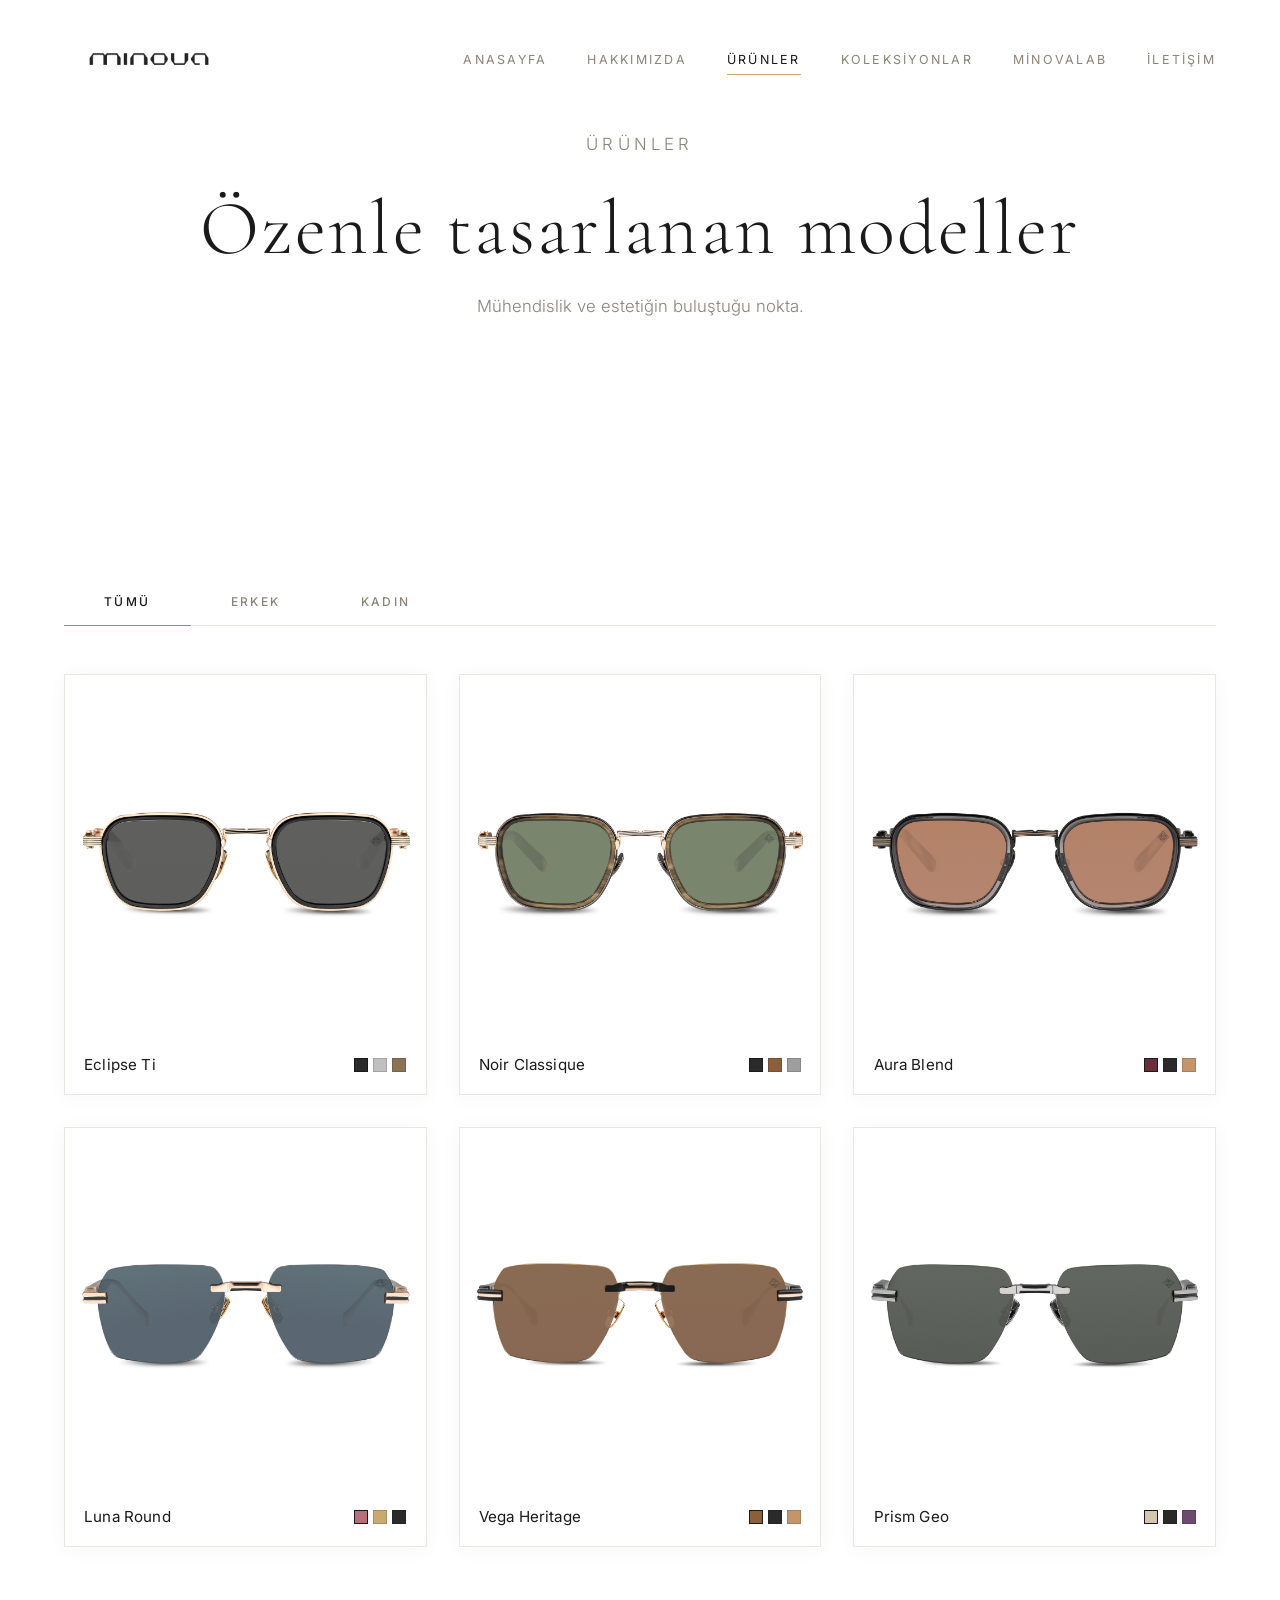
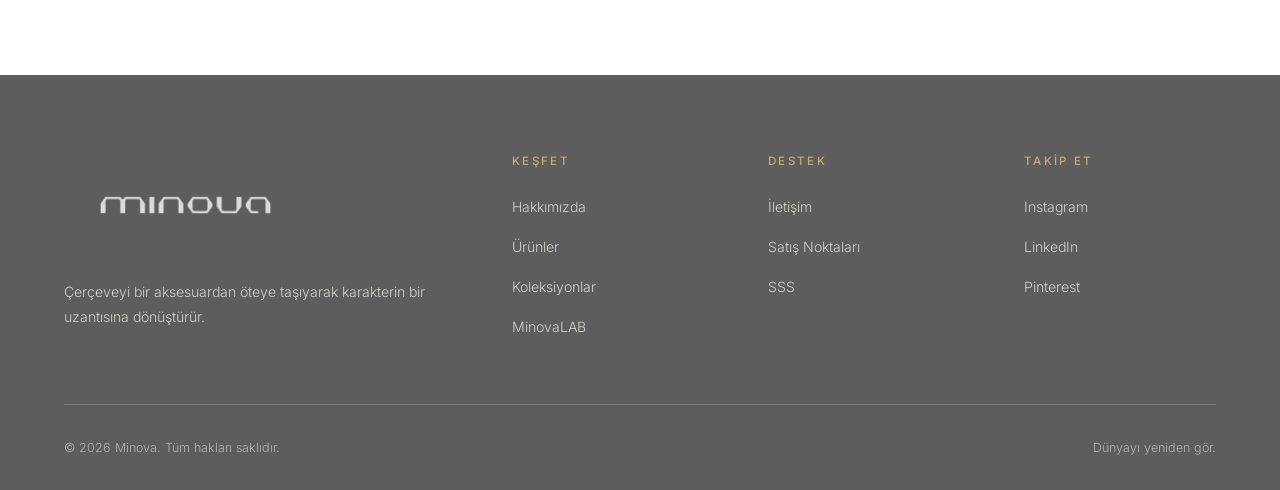
==== commit 59364f6a: "Ürün kartlarını minimal tasarıma güncelle (isim + renk swatches) Co-Authored-By: Claude Opus 4.6 <no" ====
--- a/pages/urunler.html
+++ b/pages/urunler.html
@@ -48,109 +48,91 @@
           <a href="urun-eclipse-ti.html" class="product-card-link reveal reveal-delay-1">
             <div class="product-card">
               <div class="product-image">
-                <span class="color-count">4 renk seçeneği</span>
                 <img src="../assets/products/eclipse-ti.jpg" alt="Eclipse Ti">
               </div>
-              <div class="product-info-row">
+              <div class="product-card-footer">
                 <span class="product-name">Eclipse Ti</span>
-                <span class="product-price-tag">2.490&euro;</span>
-              </div>
-            </div>
-            <div class="product-color-variants">
-              <div class="variant-thumb"><div class="variant-color" style="background:#2a2a2a"></div></div>
-              <div class="variant-thumb"><div class="variant-color" style="background:#8B7355"></div></div>
-              <div class="variant-thumb"><div class="variant-color" style="background:#C0C0C0"></div></div>
-              <div class="variant-thumb"><div class="variant-color" style="background:#4a3728"></div></div>
+                <div class="card-swatches">
+                  <div class="card-swatch active" style="background:#2a2a2a"></div>
+                  <div class="card-swatch" style="background:#C0C0C0"></div>
+                  <div class="card-swatch" style="background:#8B7355"></div>
+                </div>
+              </div>
             </div>
           </a>
           <a href="urun-noir-classique.html" class="product-card-link reveal reveal-delay-2">
             <div class="product-card">
               <div class="product-image">
-                <span class="color-count">4 renk seçeneği</span>
                 <img src="../assets/products/noir-classique.jpg" alt="Noir Classique">
               </div>
-              <div class="product-info-row">
+              <div class="product-card-footer">
                 <span class="product-name">Noir Classique</span>
-                <span class="product-price-tag">1.890&euro;</span>
-              </div>
-            </div>
-            <div class="product-color-variants">
-              <div class="variant-thumb"><div class="variant-color" style="background:#2a2a2a"></div></div>
-              <div class="variant-thumb"><div class="variant-color" style="background:#8B5E3C"></div></div>
-              <div class="variant-thumb"><div class="variant-color" style="background:#9E9E9E"></div></div>
-              <div class="variant-thumb"><div class="variant-color" style="background:#2E4A3A"></div></div>
+                <div class="card-swatches">
+                  <div class="card-swatch active" style="background:#2a2a2a"></div>
+                  <div class="card-swatch" style="background:#8B5E3C"></div>
+                  <div class="card-swatch" style="background:#9E9E9E"></div>
+                </div>
+              </div>
             </div>
           </a>
           <a href="urun-aura-blend.html" class="product-card-link reveal reveal-delay-3">
             <div class="product-card">
               <div class="product-image">
-                <span class="color-count">4 renk seçeneği</span>
                 <img src="../assets/products/aura-blend.jpg" alt="Aura Blend">
               </div>
-              <div class="product-info-row">
+              <div class="product-card-footer">
                 <span class="product-name">Aura Blend</span>
-                <span class="product-price-tag">2.190&euro;</span>
-              </div>
-            </div>
-            <div class="product-color-variants">
-              <div class="variant-thumb"><div class="variant-color" style="background:#6B2D3A"></div></div>
-              <div class="variant-thumb"><div class="variant-color" style="background:#2a2a2a"></div></div>
-              <div class="variant-thumb"><div class="variant-color" style="background:#C4956A"></div></div>
-              <div class="variant-thumb"><div class="variant-color" style="background:#1E2A4A"></div></div>
+                <div class="card-swatches">
+                  <div class="card-swatch active" style="background:#6B2D3A"></div>
+                  <div class="card-swatch" style="background:#2a2a2a"></div>
+                  <div class="card-swatch" style="background:#C4956A"></div>
+                </div>
+              </div>
             </div>
           </a>
           <a href="urun-luna-round.html" class="product-card-link reveal reveal-delay-1">
             <div class="product-card">
               <div class="product-image">
-                <span class="color-count">4 renk seçeneği</span>
                 <img src="../assets/products/luna-round.jpg" alt="Luna Round">
               </div>
-              <div class="product-info-row">
+              <div class="product-card-footer">
                 <span class="product-name">Luna Round</span>
-                <span class="product-price-tag">2.490&euro;</span>
-              </div>
-            </div>
-            <div class="product-color-variants">
-              <div class="variant-thumb"><div class="variant-color" style="background:#B76E79"></div></div>
-              <div class="variant-thumb"><div class="variant-color" style="background:#C9A96E"></div></div>
-              <div class="variant-thumb"><div class="variant-color" style="background:#C0C0C0"></div></div>
-              <div class="variant-thumb"><div class="variant-color" style="background:#2a2a2a"></div></div>
+                <div class="card-swatches">
+                  <div class="card-swatch active" style="background:#B76E79"></div>
+                  <div class="card-swatch" style="background:#C9A96E"></div>
+                  <div class="card-swatch" style="background:#2a2a2a"></div>
+                </div>
+              </div>
             </div>
           </a>
           <a href="urun-vega-heritage.html" class="product-card-link reveal reveal-delay-2">
             <div class="product-card">
               <div class="product-image">
-                <span class="color-count">4 renk seçeneği</span>
                 <img src="../assets/products/vega-heritage.jpg" alt="Vega Heritage">
               </div>
-              <div class="product-info-row">
+              <div class="product-card-footer">
                 <span class="product-name">Vega Heritage</span>
-                <span class="product-price-tag">1.890&euro;</span>
-              </div>
-            </div>
-            <div class="product-color-variants">
-              <div class="variant-thumb"><div class="variant-color" style="background:#8B5E3C"></div></div>
-              <div class="variant-thumb"><div class="variant-color" style="background:#2a2a2a"></div></div>
-              <div class="variant-thumb"><div class="variant-color" style="background:#C4956A"></div></div>
-              <div class="variant-thumb"><div class="variant-color" style="background:#5C3D2E"></div></div>
+                <div class="card-swatches">
+                  <div class="card-swatch active" style="background:#8B5E3C"></div>
+                  <div class="card-swatch" style="background:#2a2a2a"></div>
+                  <div class="card-swatch" style="background:#C4956A"></div>
+                </div>
+              </div>
             </div>
           </a>
           <a href="urun-prism-geo.html" class="product-card-link reveal reveal-delay-3">
             <div class="product-card">
               <div class="product-image">
-                <span class="color-count">4 renk seçeneği</span>
                 <img src="../assets/products/prism-geo.jpg" alt="Prism Geo">
               </div>
-              <div class="product-info-row">
+              <div class="product-card-footer">
                 <span class="product-name">Prism Geo</span>
-                <span class="product-price-tag">2.190&euro;</span>
-              </div>
-            </div>
-            <div class="product-color-variants">
-              <div class="variant-thumb"><div class="variant-color" style="background:#D4C5B0"></div></div>
-              <div class="variant-thumb"><div class="variant-color" style="background:#2a2a2a"></div></div>
-              <div class="variant-thumb"><div class="variant-color" style="background:#6B4C6E"></div></div>
-              <div class="variant-thumb"><div class="variant-color" style="background:#2A4A5A"></div></div>
+                <div class="card-swatches">
+                  <div class="card-swatch active" style="background:#D4C5B0"></div>
+                  <div class="card-swatch" style="background:#2a2a2a"></div>
+                  <div class="card-swatch" style="background:#6B4C6E"></div>
+                </div>
+              </div>
             </div>
           </a>
         </div>
@@ -162,55 +144,46 @@
           <a href="urun-eclipse-ti.html" class="product-card-link">
             <div class="product-card">
               <div class="product-image">
-                <span class="color-count">4 renk seçeneği</span>
                 <img src="../assets/products/eclipse-ti.jpg" alt="Eclipse Ti">
               </div>
-              <div class="product-info-row">
+              <div class="product-card-footer">
                 <span class="product-name">Eclipse Ti</span>
-                <span class="product-price-tag">2.490&euro;</span>
-              </div>
-            </div>
-            <div class="product-color-variants">
-              <div class="variant-thumb"><div class="variant-color" style="background:#2a2a2a"></div></div>
-              <div class="variant-thumb"><div class="variant-color" style="background:#8B7355"></div></div>
-              <div class="variant-thumb"><div class="variant-color" style="background:#C0C0C0"></div></div>
-              <div class="variant-thumb"><div class="variant-color" style="background:#4a3728"></div></div>
+                <div class="card-swatches">
+                  <div class="card-swatch active" style="background:#2a2a2a"></div>
+                  <div class="card-swatch" style="background:#C0C0C0"></div>
+                  <div class="card-swatch" style="background:#8B7355"></div>
+                </div>
+              </div>
             </div>
           </a>
           <a href="urun-noir-classique.html" class="product-card-link">
             <div class="product-card">
               <div class="product-image">
-                <span class="color-count">4 renk seçeneği</span>
                 <img src="../assets/products/noir-classique.jpg" alt="Noir Classique">
               </div>
-              <div class="product-info-row">
+              <div class="product-card-footer">
                 <span class="product-name">Noir Classique</span>
-                <span class="product-price-tag">1.890&euro;</span>
-              </div>
-            </div>
-            <div class="product-color-variants">
-              <div class="variant-thumb"><div class="variant-color" style="background:#2a2a2a"></div></div>
-              <div class="variant-thumb"><div class="variant-color" style="background:#8B5E3C"></div></div>
-              <div class="variant-thumb"><div class="variant-color" style="background:#9E9E9E"></div></div>
-              <div class="variant-thumb"><div class="variant-color" style="background:#2E4A3A"></div></div>
+                <div class="card-swatches">
+                  <div class="card-swatch active" style="background:#2a2a2a"></div>
+                  <div class="card-swatch" style="background:#8B5E3C"></div>
+                  <div class="card-swatch" style="background:#9E9E9E"></div>
+                </div>
+              </div>
             </div>
           </a>
           <a href="urun-vega-heritage.html" class="product-card-link">
             <div class="product-card">
               <div class="product-image">
-                <span class="color-count">4 renk seçeneği</span>
                 <img src="../assets/products/vega-heritage.jpg" alt="Vega Heritage">
               </div>
-              <div class="product-info-row">
+              <div class="product-card-footer">
                 <span class="product-name">Vega Heritage</span>
-                <span class="product-price-tag">1.890&euro;</span>
-              </div>
-            </div>
-            <div class="product-color-variants">
-              <div class="variant-thumb"><div class="variant-color" style="background:#8B5E3C"></div></div>
-              <div class="variant-thumb"><div class="variant-color" style="background:#2a2a2a"></div></div>
-              <div class="variant-thumb"><div class="variant-color" style="background:#C4956A"></div></div>
-              <div class="variant-thumb"><div class="variant-color" style="background:#5C3D2E"></div></div>
+                <div class="card-swatches">
+                  <div class="card-swatch active" style="background:#8B5E3C"></div>
+                  <div class="card-swatch" style="background:#2a2a2a"></div>
+                  <div class="card-swatch" style="background:#C4956A"></div>
+                </div>
+              </div>
             </div>
           </a>
         </div>
@@ -222,55 +195,46 @@
           <a href="urun-aura-blend.html" class="product-card-link">
             <div class="product-card">
               <div class="product-image">
-                <span class="color-count">4 renk seçeneği</span>
                 <img src="../assets/products/aura-blend.jpg" alt="Aura Blend">
               </div>
-              <div class="product-info-row">
+              <div class="product-card-footer">
                 <span class="product-name">Aura Blend</span>
-                <span class="product-price-tag">2.190&euro;</span>
-              </div>
-            </div>
-            <div class="product-color-variants">
-              <div class="variant-thumb"><div class="variant-color" style="background:#6B2D3A"></div></div>
-              <div class="variant-thumb"><div class="variant-color" style="background:#2a2a2a"></div></div>
-              <div class="variant-thumb"><div class="variant-color" style="background:#C4956A"></div></div>
-              <div class="variant-thumb"><div class="variant-color" style="background:#1E2A4A"></div></div>
+                <div class="card-swatches">
+                  <div class="card-swatch active" style="background:#6B2D3A"></div>
+                  <div class="card-swatch" style="background:#2a2a2a"></div>
+                  <div class="card-swatch" style="background:#C4956A"></div>
+                </div>
+              </div>
             </div>
           </a>
           <a href="urun-luna-round.html" class="product-card-link">
             <div class="product-card">
               <div class="product-image">
-                <span class="color-count">4 renk seçeneği</span>
                 <img src="../assets/products/luna-round.jpg" alt="Luna Round">
               </div>
-              <div class="product-info-row">
+              <div class="product-card-footer">
                 <span class="product-name">Luna Round</span>
-                <span class="product-price-tag">2.490&euro;</span>
-              </div>
-            </div>
-            <div class="product-color-variants">
-              <div class="variant-thumb"><div class="variant-color" style="background:#B76E79"></div></div>
-              <div class="variant-thumb"><div class="variant-color" style="background:#C9A96E"></div></div>
-              <div class="variant-thumb"><div class="variant-color" style="background:#C0C0C0"></div></div>
-              <div class="variant-thumb"><div class="variant-color" style="background:#2a2a2a"></div></div>
+                <div class="card-swatches">
+                  <div class="card-swatch active" style="background:#B76E79"></div>
+                  <div class="card-swatch" style="background:#C9A96E"></div>
+                  <div class="card-swatch" style="background:#2a2a2a"></div>
+                </div>
+              </div>
             </div>
           </a>
           <a href="urun-prism-geo.html" class="product-card-link">
             <div class="product-card">
               <div class="product-image">
-                <span class="color-count">4 renk seçeneği</span>
                 <img src="../assets/products/prism-geo.jpg" alt="Prism Geo">
               </div>
-              <div class="product-info-row">
+              <div class="product-card-footer">
                 <span class="product-name">Prism Geo</span>
-                <span class="product-price-tag">2.190&euro;</span>
-              </div>
-            </div>
-            <div class="product-color-variants">
-              <div class="variant-thumb"><div class="variant-color" style="background:#D4C5B0"></div></div>
-              <div class="variant-thumb"><div class="variant-color" style="background:#2a2a2a"></div></div>
-              <div class="variant-thumb"><div class="variant-color" style="background:#6B4C6E"></div></div>
-              <div class="variant-thumb"><div class="variant-color" style="background:#2A4A5A"></div></div>
+                <div class="card-swatches">
+                  <div class="card-swatch active" style="background:#D4C5B0"></div>
+                  <div class="card-swatch" style="background:#2a2a2a"></div>
+                  <div class="card-swatch" style="background:#6B4C6E"></div>
+                </div>
+              </div>
             </div>
           </a>
         </div>
--- a/css/style.css
+++ b/css/style.css
@@ -13,11 +13,11 @@
   --color-gold: #c9a96e;
   --color-gold-light: #e0c98f;
   --color-gold-dark: #a8883f;
-  --color-text: #f5f0e8;
-  --color-text-muted: #8a8478;
-  --color-text-dim: #7a756e;
-  --color-border: #2a2520;
-  --color-border-light: #3a352f;
+  --color-text: #ffffff;
+  --color-text-muted: #d4d0c8;
+  --color-text-dim: #b8b4ac;
+  --color-border: #7a7a7a;
+  --color-border-light: #8a8a8a;
   --color-white: #ffffff;
   --color-cream: #f5f0e8;
 
@@ -586,78 +586,42 @@
   margin-top: 0.8rem;
 }
 
-/* Product card color variants row */
-.product-color-variants {
-  display: grid;
-  grid-template-columns: repeat(4, 1fr);
-  gap: 3px;
-  margin-top: 3px;
-}
-
-.product-color-variants .variant-thumb {
-  aspect-ratio: 1 / 1;
-  background: var(--color-bg-elevated);
-  display: flex;
+/* Product card footer - name left, color swatches right */
+.product-card-footer {
+  display: flex;
+  justify-content: space-between;
   align-items: center;
-  justify-content: center;
-  position: relative;
-  overflow: hidden;
+  padding: 1rem 1.2rem;
+}
+
+.product-card-footer .product-name {
+  font-family: var(--font-body);
+  font-size: 0.95rem;
+  font-weight: 400;
+  color: #1a1a1a;
+  letter-spacing: 0.01em;
+}
+
+.product-card-footer .card-swatches {
+  display: flex;
+  gap: 5px;
+  align-items: center;
+}
+
+.product-card-footer .card-swatch {
+  width: 14px;
+  height: 14px;
+  border: 1px solid rgba(0,0,0,0.15);
   cursor: pointer;
-  transition: opacity 0.3s ease;
-}
-
-.product-color-variants .variant-thumb:hover {
-  opacity: 0.85;
-}
-
-.product-color-variants .variant-thumb .variant-color {
-  width: 24px;
-  height: 24px;
-  border-radius: 50%;
-  border: 1.5px solid rgba(255,255,255,0.2);
-  flex-shrink: 0;
-}
-
-body.theme-light .product-color-variants .variant-thumb {
-  background: #f5f0ea;
-}
-
-body.theme-light .product-color-variants .variant-thumb .variant-color {
-  border-color: rgba(0,0,0,0.08);
-}
-
-/* Available in X colors label */
-.product-image .color-count {
-  position: absolute;
-  top: 1rem;
-  left: 1.2rem;
-  font-size: 0.7rem;
-  font-weight: 500;
-  letter-spacing: 0.03em;
-  color: #1a1a1a;
-  z-index: 3;
-}
-
-/* Product info layout - name and price side by side */
-.product-info-row {
-  display: flex;
-  justify-content: space-between;
-  align-items: baseline;
-  padding: 1.2rem 1.5rem;
-}
-
-.product-info-row .product-name {
-  font-family: var(--font-display);
-  font-size: 1.2rem;
-  font-weight: 600;
-  color: #1a1a1a;
-}
-
-.product-info-row .product-price-tag {
-  font-family: var(--font-display);
-  font-size: 1.1rem;
-  font-weight: 600;
-  color: #1a1a1a;
+  transition: transform 0.2s ease;
+}
+
+.product-card-footer .card-swatch:hover {
+  transform: scale(1.2);
+}
+
+.product-card-footer .card-swatch.active {
+  border: 1.5px solid #1a1a1a;
 }
 
 /* --- Manifesto / Text Blocks --- */
